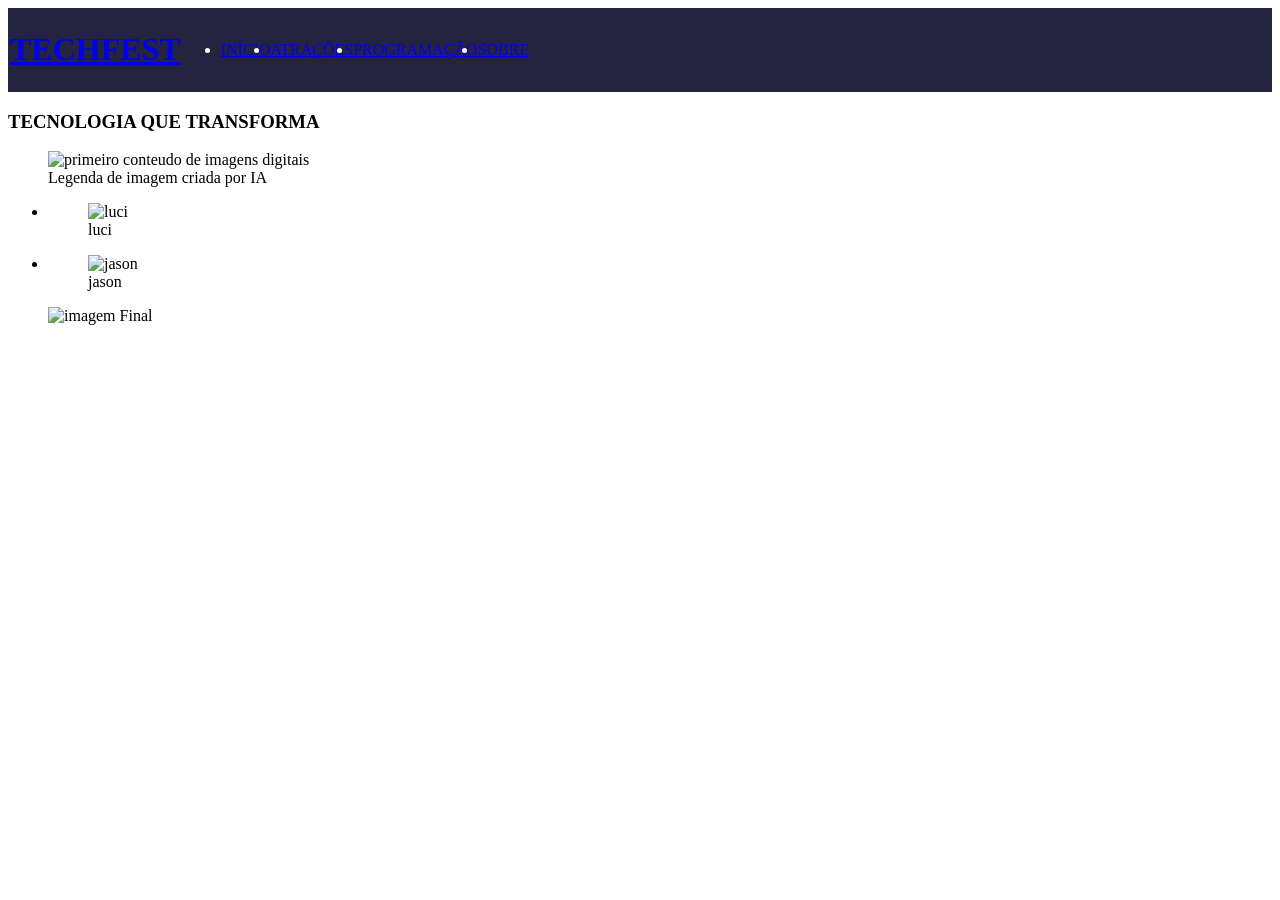
==== SEGUNDO_TERMO/LINGUAGEM_MARCACAO/RECUPERACAO/index.html @ 3109580d "16:37" ====
<!DOCTYPE html>
<html lang="pt-BR">
<head>
    <meta charset="UTF-8">
    <meta name="viewport" content="width=device-width, initial-scale=1.0">
    <link rel="stylesheet" href="style.css">
    <title>TECHFEST</title>
</head>
</head>
<body>
    <!-- barra de navegacao -->
    <header class="inicio">
        <a href="#marca"><h1><span>TECHFEST</span></a></h1>

        <nav>
            <ul class="navegacao">
                <li><a href="#sobre">INÍCIO</a></li>
                <li><a href="#sobre">ATRAÇÕES</a></li>
                <li><a href="#sobre">PROGRAMAÇÃO</a></li>
                <li><a href="#sobre">SOBRE</a></li>

            </ul>
        </nav>
    </header>

    <main>
        <section class="conteudo-inicial">
            <article class="conteudo-art">
                <h1>TECNOLOGIA QUE TRANSFORMA</h1>
            </article>
            <figure class="cartao-img">
                <img src="" alt="primeiro conteudo de imagens digitais">
                <figcaption>Legenda de imagem criada por IA</figcaption>
            </figure>
        </section>

        <section class="galeria-conteudo">
            <ul class="galeria-img">
                <li>
                    <figure class="gal-img">
                        <img src="https://encrypted-tbn0.gstatic.com/images?q=tbn:ANd9GcRqKTFoFcePiB2dW9HRJGrUUf08ICohby14C95N5clTjw3yzOPE1RjkuTrb&s=10" alt="luci">
                        <figcaption>luci</figcaption>
                    </figure>
                </li>
                <li>
                    <figure class="gal-img">
                        <img src="https://preview.redd.it/jason-is-so-handsome-and-looks-a-lot-better-v0-x4n4awzieeze1.jpeg?auto=webp&s=4688af549b2093cd928b6b695ce9ee7afbed66a7" alt="jason">
                        <figcaption>jason</figcaption>
                    </figure>
                </li>
            </ul>
        </section>

        <section class="sec-ultimo">
            <figure class="img-ultimo">
                <img src="https://encrypted-tbn0.gstatic.com/images?q=tbn:ANd9GcQTZ3jpnvbvnTvCpGTtiS0hksbIM7QVH141D2CRBCecgQ&s=10" alt="imagem Final">
            </figure>
        </section>



    </main>
</body>
</html>
</body>
</html>
---- SEGUNDO_TERMO/LINGUAGEM_MARCACAO/RECUPERACAO/style.css ----
:root {
    /* paleta de cores */
    --blue:#252440;
    --ciano: #86BEDA;
    --branco: #FFFFFF;

    /* tipografia    */
    --fonte-principal: 'Times New Roman', Times, serif;
    --fonte-texto: 'Arial';
    --fonte-secundaria: "open sans", sans-serif;

}


.inicio {
    display: flex;
    border: 2px solid #252440;
    align-items: center; 


    color: var(--branco);
    background-color: var(--blue);

} 

.navegacao {
    display: flex; 
    /* flex-wrap: wrap; quebrar linhas */
    /* flex-direction: row; - deixa em linhas */
    /* text-decoration: none;
    list-style: none;
    gap: 48px;
    margin: 0 20px 30px;
    padding: 30px; */
    align-items: flex-start; 
    /* justify-content: space-between; */
    align-content: flex-start;
    
}
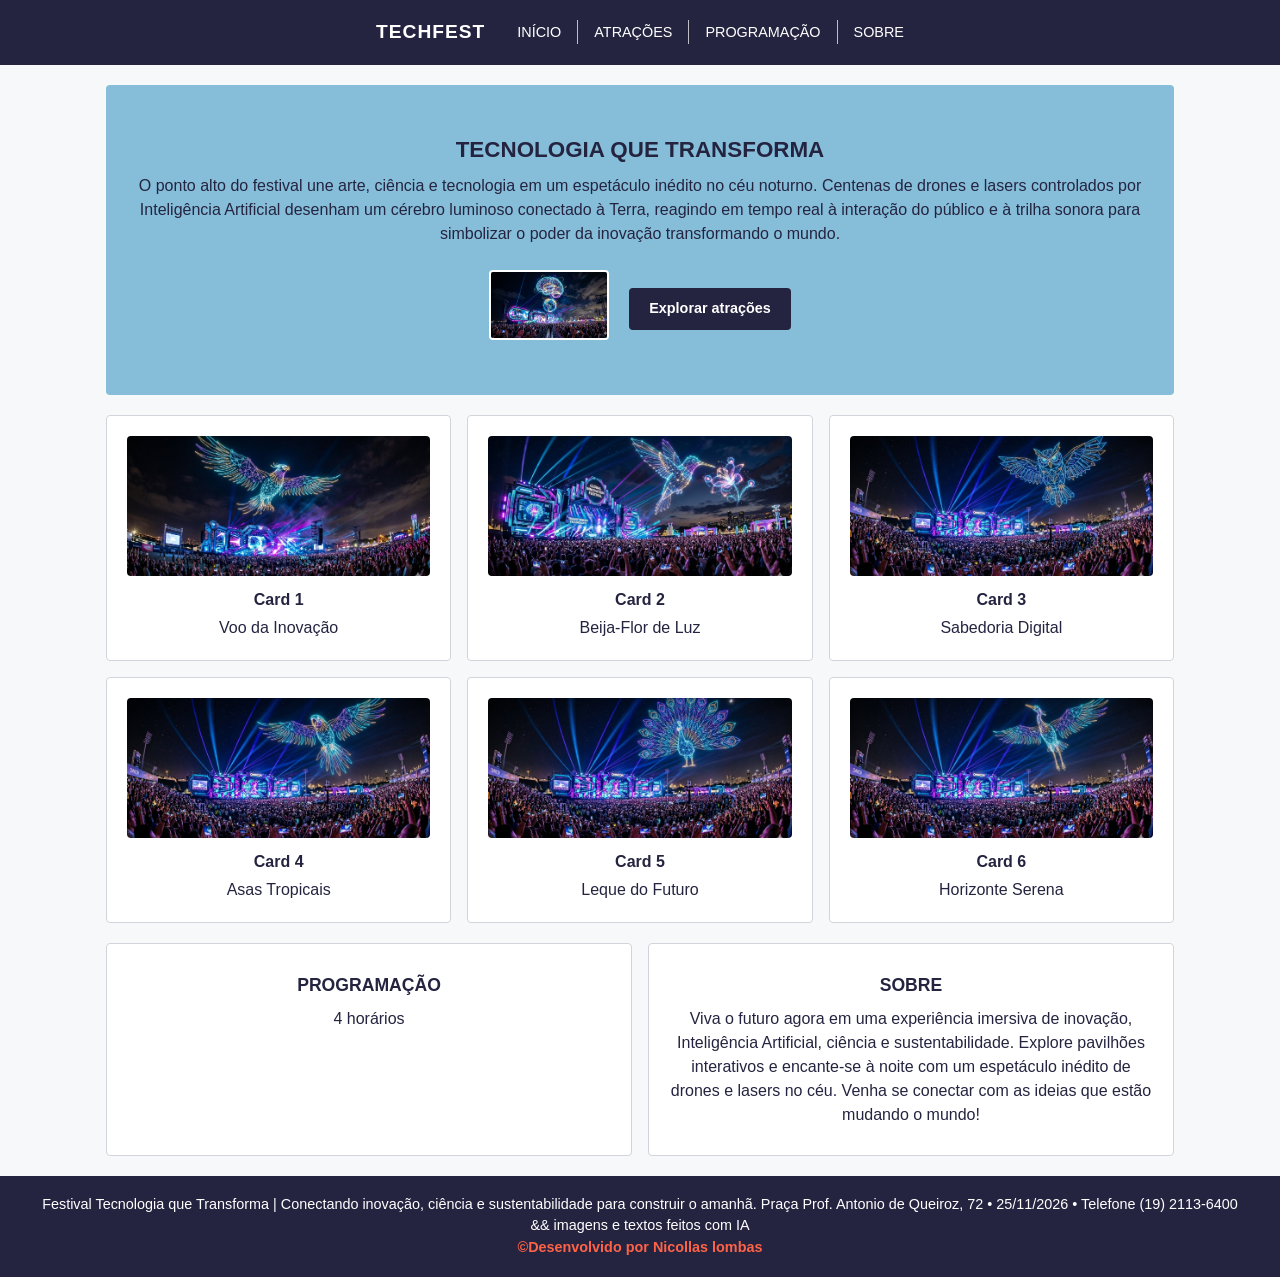
==== commit 1c915773: "24/11" ====
--- a/SEGUNDO_TERMO/LINGUAGEM_MARCACAO/RECUPERACAO/index.html
+++ b/SEGUNDO_TERMO/LINGUAGEM_MARCACAO/RECUPERACAO/index.html
@@ -6,61 +6,112 @@
     <link rel="stylesheet" href="style.css">
     <title>TECHFEST</title>
 </head>
-</head>
 <body>
-    <!-- barra de navegacao -->
-    <header class="inicio">
-        <a href="#marca"><h1><span>TECHFEST</span></a></h1>
+    <header class="inicio" id="marca">
+        <a href="#marca" class="logo"><h1>TECHFEST</h1></a>
 
         <nav>
             <ul class="navegacao">
-                <li><a href="#sobre">INÍCIO</a></li>
-                <li><a href="#sobre">ATRAÇÕES</a></li>
-                <li><a href="#sobre">PROGRAMAÇÃO</a></li>
+                <li><a href="#inicio">INÍCIO</a></li>
+                <li><a href="#atracoes">ATRAÇÕES</a></li>
+                <li><a href="#programacao">PROGRAMAÇÃO</a></li>
                 <li><a href="#sobre">SOBRE</a></li>
-
             </ul>
         </nav>
     </header>
 
-    <main>
-        <section class="conteudo-inicial">
+    <main class="container">
+        <section class="conteudo-inicial" id="inicio">
             <article class="conteudo-art">
-                <h1>TECNOLOGIA QUE TRANSFORMA</h1>
+                <h2>TECNOLOGIA QUE TRANSFORMA</h2>
+                <p>O ponto alto do festival une arte, ciência e tecnologia em um espetáculo inédito no céu noturno. Centenas de drones e lasers controlados por Inteligência Artificial desenham um cérebro luminoso conectado à Terra, reagindo em tempo real à interação do público e à trilha sonora para simbolizar o poder da inovação transformando o mundo.</p>
             </article>
-            <figure class="cartao-img">
-                <img src="" alt="primeiro conteudo de imagens digitais">
-                <figcaption>Legenda de imagem criada por IA</figcaption>
-            </figure>
+            
+            <div class="destaque-acoes">
+                <figure class="cartao-img">
+                    <img src="[data-uri]